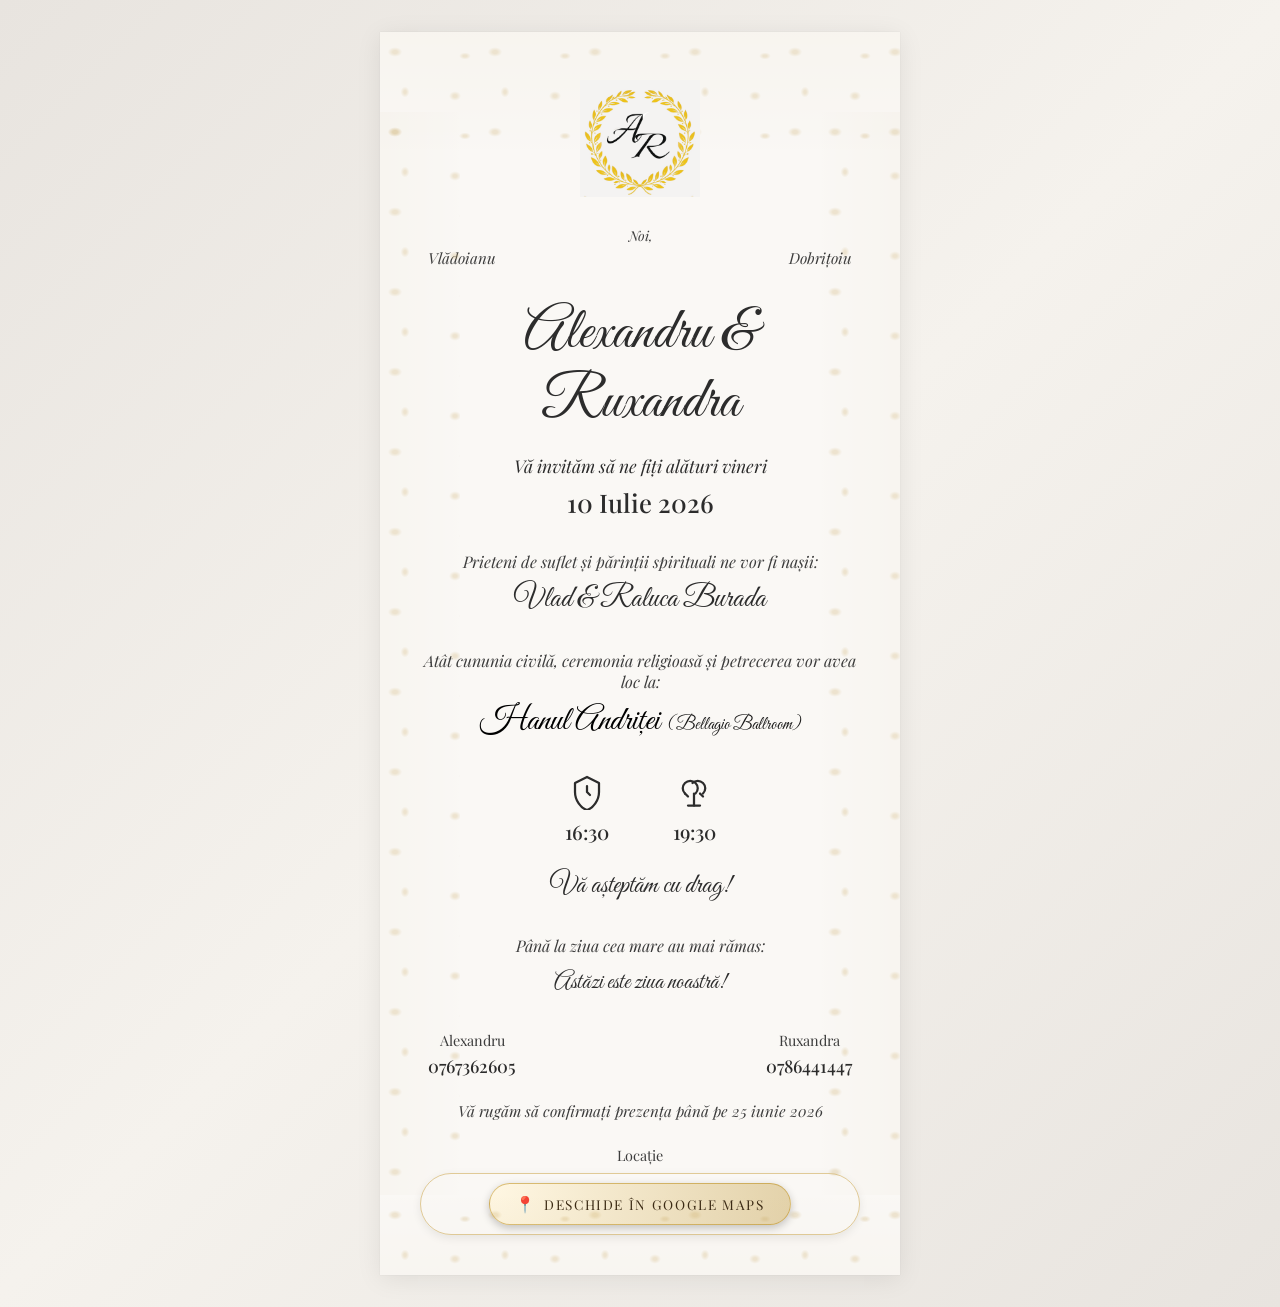
==== index.html @ e1310d4e "comm" ====
<!DOCTYPE html>
<html lang="ro">
<head>
    <meta charset="UTF-8">
    <meta name="viewport" content="width=device-width, initial-scale=1.0">
    <title>Alexandru & Ruxandra - Invitație la Nuntă</title>
    <link rel="preconnect" href="https://fonts.googleapis.com">
    <link rel="preconnect" href="https://fonts.gstatic.com" crossorigin>
    <link href="https://fonts.googleapis.com/css2?family=Great+Vibes&family=Cormorant+Garamond:ital,wght@0,400;0,500;0,600;1,400&family=Playfair+Display:wght@400;500&display=swap" rel="stylesheet">
    <link rel="stylesheet" href="invitatie-nunta.css">
</head>
<body>
    <div class="invitation">
        <!-- Decorative vine pattern -->
        <div class="vine-pattern vine-top"></div>
        <div class="vine-pattern vine-left"></div>
        <div class="vine-pattern vine-right"></div>
        <div class="vine-pattern vine-bottom"></div>

        <!-- Monogram -->
        <div class="monogram">
            <img
                src="./s.png"
                alt="Monograma Alexandru &amp; Ruxandra"
                class="monogram-logo"
            />
        </div>

        <!-- Opening -->
        <p class="opening">Noi,</p>
        <div class="family-names">
            <span class="family-left">Vlădoianu</span>
            <span class="family-right">Dobrițoiu</span>
        </div>

        <!-- Main couple names -->
        <h1 class="couple-names">Alexandru & Ruxandra</h1>

        <!-- Invitation phrase -->
        <p class="invitation-phrase">Vă invităm să ne fiți alături vineri</p>
        <p class="date">10 Iulie 2026</p>

        <!-- Godparents -->
        <p class="godparents-intro">Prieteni de suflet și părinții spirituali ne vor fi nașii:</p>
        <p class="godparents-names">Vlad & Raluca Burada</p>

        <!-- Venue -->
        <p class="venue-intro">Atât cununia civilă, ceremonia religioasă și petrecerea vor avea loc la:</p>
        <p class="venue-name">
            <a href="https://www.google.com/maps/search/?api=1&query=44.316214699999996,23.8658115" target="_blank" rel="noopener">
                Hanul Andriței <span class="venue-room">(Bellagio Ballroom)</span>
            </a>
        </p>

        <!-- Event times -->
        <div class="event-times">
            <div class="event-item">
                <svg class="event-icon" viewBox="0 0 24 24" fill="none" stroke="currentColor" stroke-width="1.5" stroke-linecap="round" stroke-linejoin="round">
                    <path d="M12 2L4 6v6c0 5.55 3.84 10.74 8 12 4.16-1.26 8-6.45 8-12V6l-8-4z"/>
                    <path d="M12 8v4l2 2"/>
                </svg>
                <span class="event-time">16:30</span>
            </div>
            <div class="event-item">
                <svg class="event-icon" viewBox="0 0 24 24" fill="none" stroke="currentColor" stroke-width="1.5" stroke-linecap="round" stroke-linejoin="round">
                    <path d="M8 21h8"/>
                    <path d="M12 21v-8"/>
                    <path d="M6 13c-2-2-2-5 0-7 2-2 5-2 7 0 2 2 2 5 0 7"/>
                    <path d="M18 13c2-2 2-5 0-7-2-2-5-2-7 0"/>
                    <path d="M6 13l2 2"/>
                    <path d="M16 13l2 2"/>
                </svg>
                <span class="event-time">19:30</span>
            </div>
        </div>

        <p class="closing">Vă așteptăm cu drag!</p>

        <!-- Countdown -->
        <section class="countdown-section">
            <p class="countdown-title">Până la ziua cea mare au mai rămas:</p>
            <div class="countdown-timer" id="countdown">
                <div class="countdown-part">
                    <span class="countdown-number" id="days">0</span>
                    <span class="countdown-label">zile</span>
                </div>
                <div class="countdown-part">
                    <span class="countdown-number" id="hours">0</span>
                    <span class="countdown-label">ore</span>
                </div>
                <div class="countdown-part">
                    <span class="countdown-number" id="minutes">0</span>
                    <span class="countdown-label">minute</span>
                </div>
                <div class="countdown-part">
                    <span class="countdown-number" id="seconds">0</span>
                    <span class="countdown-label">secunde</span>
                </div>
            </div>
        </section>

        <!-- Contact -->
        <div class="contact">
            <div class="contact-left">
                <span class="contact-name">Alexandru</span>
                <a href="tel:0767362605" class="contact-phone">0767362605</a>
            </div>
            <div class="contact-right">
                <span class="contact-name">Ruxandra</span>
                <a href="tel:0786441447" class="contact-phone">0786441447</a>
            </div>
        </div>

        <p class="rsvp">Vă rugăm să confirmați prezența până pe 25 iunie 2026</p>

        <!-- Google Map -->
        <section class="map-section">
            <p class="map-title">Locație</p>
            <div class="map-wrapper">
                <a class="map-link-button" href="https://www.google.com/maps/search/?api=1&query=44.316214699999996,23.8658115" target="_blank" rel="noopener">
                    <span class="map-icon">📍</span>
                    <span class="map-text">Deschide în Google Maps</span>
                </a>
            </div>
        </section>
    </div>

    <script>
        (function () {
            // 10 July 2026, 16:30 local time
            var eventDate = new Date(2026, 6, 10, 16, 30, 0).getTime();

            function updateCountdown() {
                var now = new Date().getTime();
                var distance = eventDate - now;

                if (distance <= 0) {
                    document.getElementById('countdown').innerHTML = '<span class="countdown-finished">Astăzi este ziua noastră!</span>';
                    return;
                }

                var days = Math.floor(distance / (1000 * 60 * 60 * 24));
                var hours = Math.floor((distance % (1000 * 60 * 60 * 24)) / (1000 * 60 * 60));
                var minutes = Math.floor((distance % (1000 * 60 * 60)) / (1000 * 60));
                var seconds = Math.floor((distance % (1000 * 60)) / 1000);

                document.getElementById('days').textContent = days;
                document.getElementById('hours').textContent = hours;
                document.getElementById('minutes').textContent = minutes;
                document.getElementById('seconds').textContent = seconds;
            }

            updateCountdown();
            setInterval(updateCountdown, 1000);
        })();
    </script>
</body>
</html>
---- invitatie-nunta.css ----
* {
    margin: 0;
    padding: 0;
    box-sizing: border-box;
}

body {
    min-height: 100vh;
    display: flex;
    justify-content: center;
    align-items: center;
    background: linear-gradient(135deg, #e8e4df 0%, #f5f2ed 50%, #e8e4df 100%);
    font-family: 'Playfair Display', 'Cormorant Garamond', 'Georgia', serif;
    color: #2c2c2c;
    padding: 2rem;
}

.invitation {
    position: relative;
    max-width: 520px;
    width: 100%;
    background: #faf8f5;
    padding: 3rem 2.5rem 2.5rem;
    box-shadow: 0 4px 24px rgba(0, 0, 0, 0.08), 0 0 1px rgba(0, 0, 0, 0.1);
    overflow: hidden;
}

/* Vine decorative pattern */
.vine-pattern {
    position: absolute;
    opacity: 0.25;
    pointer-events: none;
}

.vine-pattern::before {
    content: '';
    display: block;
    width: 100%;
    height: 100%;
    background-image: 
        radial-gradient(ellipse 12px 8px at 15% 25%, #c9a962 20%, transparent 60%),
        radial-gradient(ellipse 10px 6px at 85% 30%, #c9a962 18%, transparent 58%),
        radial-gradient(ellipse 8px 10px at 25% 75%, #c9a962 15%, transparent 55%),
        radial-gradient(ellipse 10px 8px at 75% 80%, #c9a962 18%, transparent 60%);
    background-size: 100px 80px;
    background-repeat: repeat;
}

.vine-top {
    top: 0;
    left: 0;
    right: 0;
    height: 120px;
    background: linear-gradient(to bottom, rgba(201, 169, 98, 0.15) 0%, transparent 100%);
}

.vine-left {
    top: 80px;
    left: 0;
    width: 80px;
    bottom: 80px;
    background: linear-gradient(to right, rgba(201, 169, 98, 0.12) 0%, transparent 100%);
}

.vine-right {
    top: 80px;
    right: 0;
    width: 80px;
    bottom: 80px;
    background: linear-gradient(to left, rgba(201, 169, 98, 0.12) 0%, transparent 100%);
}

.vine-bottom {
    bottom: 0;
    left: 0;
    right: 0;
    height: 80px;
    background: linear-gradient(to top, rgba(201, 169, 98, 0.1) 0%, transparent 100%);
}

/* Monogram */
.monogram {
    position: relative;
    display: flex;
    justify-content: center;
    align-items: center;
    margin-bottom: 1.8rem;
}

.monogram-logo {
    width: 120px;
    height: auto;
    display: block;
}

/* Opening */
.opening {
    text-align: center;
    font-size: 0.85rem;
    font-style: italic;
    margin-bottom: 0.25rem;
    color: #3d3d3d;
}

.family-names {
    display: flex;
    justify-content: space-between;
    margin-bottom: 2rem;
    padding: 0 0.5rem;
}

.family-left {
    font-size: 0.95rem;
    font-style: italic;
    color: #3d3d3d;
}

.family-right {
    font-size: 0.95rem;
    font-style: italic;
    color: #3d3d3d;
}

/* Couple names */
.couple-names {
    font-family: 'Great Vibes', cursive;
    font-size: 3.6rem;
    font-weight: 400;
    text-align: center;
    margin-bottom: 1rem;
    color: #2c2c2c;
    line-height: 1.2;
}

/* Invitation phrase */
.invitation-phrase {
    font-family: 'Playfair Display', 'Cormorant Garamond', serif;
    font-style: italic;
    font-size: 1.1rem;
    text-align: center;
    margin-bottom: 0.5rem;
    color: #2c2c2c;
}

.date {
    text-align: center;
    font-size: 1.6rem;
    font-weight: 500;
    margin-bottom: 2rem;
    color: #2c2c2c;
}

/* Godparents */
.godparents-intro {
    font-family: 'Playfair Display', 'Cormorant Garamond', serif;
    font-style: italic;
    font-size: 1rem;
    text-align: center;
    margin-bottom: 0.5rem;
    color: #3d3d3d;
}

.godparents-names {
    font-family: 'Great Vibes', cursive;
    font-size: 1.9rem;
    text-align: center;
    margin-bottom: 2rem;
    color: #2c2c2c;
}

/* Venue */
.venue-intro {
    font-family: 'Playfair Display', 'Cormorant Garamond', serif;
    font-style: italic;
    font-size: 1rem;
    text-align: center;
    margin-bottom: 0.5rem;
    color: #3d3d3d;
}

.venue-name {
    font-family: 'Great Vibes', cursive;
    font-size: 2.1rem;
    text-align: center;
    margin-bottom: 2rem;
    color: #2c2c2c;
}

.venue-name a {
    color: #000000;
    text-decoration: none;
}

.venue-room {
    font-size: 1.1rem;
    opacity: 0.9;
}

/* Event times */
.event-times {
    display: flex;
    justify-content: center;
    gap: 4rem;
    margin-bottom: 1.5rem;
}

.event-item {
    display: flex;
    flex-direction: column;
    align-items: center;
    gap: 0.5rem;
}

.event-icon {
    width: 36px;
    height: 36px;
    color: #2c2c2c;
}

.event-time {
    font-size: 1.25rem;
    font-weight: 500;
    color: #2c2c2c;
}

/* Closing */
.closing {
    font-family: 'Great Vibes', cursive;
    font-size: 1.7rem;
    text-align: center;
    margin-bottom: 2rem;
    color: #2c2c2c;
}

/* Countdown */
.countdown-section {
    margin-bottom: 2rem;
    text-align: center;
}

.countdown-title {
    font-family: 'Playfair Display', 'Cormorant Garamond', serif;
    font-style: italic;
    font-size: 1rem;
    margin-bottom: 0.75rem;
    color: #3d3d3d;
}

.countdown-timer {
    display: flex;
    justify-content: center;
    gap: 1.25rem;
}

.countdown-part {
    min-width: 60px;
    padding: 0.5rem 0.75rem;
    border-radius: 999px;
    border: 1px solid rgba(184, 134, 11, 0.35);
    background: rgba(250, 248, 245, 0.9);
    box-shadow: 0 2px 6px rgba(0, 0, 0, 0.04);
}

.countdown-number {
    display: block;
    font-family: 'Playfair Display', Georgia, serif;
    font-size: 1.1rem;
    font-weight: 600;
}

.countdown-label {
    display: block;
    font-size: 0.7rem;
    text-transform: uppercase;
    letter-spacing: 0.08em;
    color: #666;
}

.countdown-finished {
    font-family: 'Great Vibes', cursive;
    font-size: 1.5rem;
    color: #2c2c2c;
}

/* Contact */
.contact {
    display: flex;
    justify-content: space-between;
    padding: 0 0.5rem;
    margin-bottom: 1.5rem;
}

.contact-left,
.contact-right {
    display: flex;
    flex-direction: column;
    align-items: center;
    gap: 0.25rem;
}

.contact-name {
    font-size: 0.9rem;
    color: #3d3d3d;
}

.contact-phone {
    font-family: 'Playfair Display', Georgia, serif;
    font-size: 1.1rem;
    font-weight: 500;
    color: #2c2c2c;
    text-decoration: none;
    transition: color 0.2s;
}

.contact-phone:hover {
    color: #b8860b;
}

/* RSVP */
.rsvp {
    font-family: 'Playfair Display', 'Cormorant Garamond', serif;
    font-style: italic;
    font-size: 0.95rem;
    text-align: center;
    color: #3d3d3d;
}

/* Map */
.map-section {
    margin-top: 1.5rem;
}

.map-title {
    font-size: 0.9rem;
    text-align: center;
    margin-bottom: 0.5rem;
    color: #3d3d3d;
}

.map-wrapper {
    border-radius: 999px;
    border: 1px solid rgba(184, 134, 11, 0.4);
    box-shadow: 0 3px 10px rgba(0, 0, 0, 0.08);
    padding: 0.55rem;
    display: flex;
    justify-content: center;
    align-items: center;
}

.map-link-button {
    display: inline-flex;
    align-items: center;
    gap: 0.5rem;
    padding: 0.6rem 1.6rem;
    border-radius: 999px;
    background: radial-gradient(circle at 0% 0%, #fff7e3, #e3d2aa);
    color: #3b2a14;
    font-size: 0.85rem;
    text-decoration: none;
    letter-spacing: 0.05em;
    text-transform: uppercase;
    border: 1px solid rgba(184, 134, 11, 0.5);
    box-shadow: 0 3px 8px rgba(0, 0, 0, 0.22);
    transition: transform 0.15s ease, box-shadow 0.15s ease, background 0.15s ease, border-color 0.15s ease;
}

.map-link-button:hover {
    transform: translateY(-1px) scale(1.01);
    box-shadow: 0 5px 14px rgba(0, 0, 0, 0.28);
    background: radial-gradient(circle at 0% 0%, #fff3d6, #d6c499);
    border-color: rgba(184, 134, 11, 0.8);
}

.map-icon {
    font-size: 1rem;
}

.map-text {
    letter-spacing: 0.12em;
}


/* Print styles */
@media print {
    body {
        background: white;
        padding: 0;
    }
    
    .invitation {
        box-shadow: none;
        max-width: 100%;
    }
}
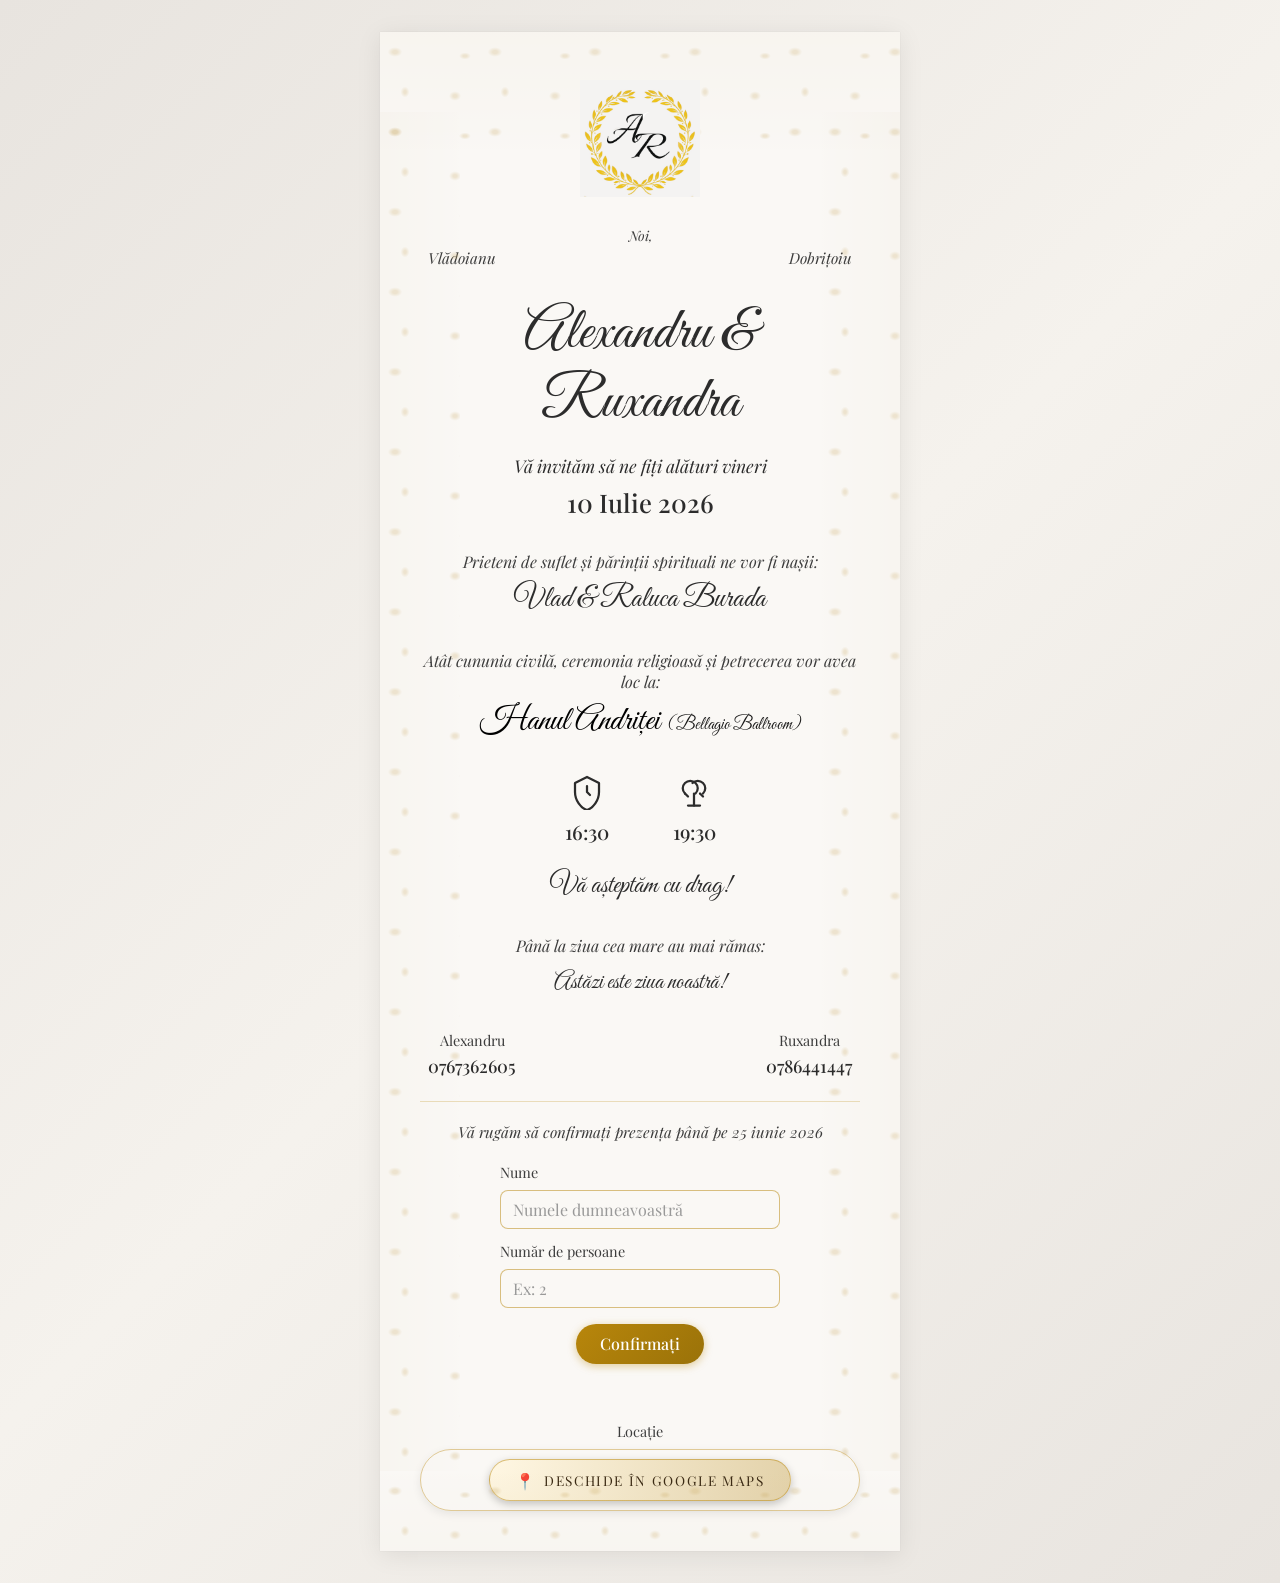
==== commit 74940222: "confirm" ====
--- a/index.html
+++ b/index.html
@@ -10,6 +10,11 @@
     <link rel="stylesheet" href="invitatie-nunta.css">
 </head>
 <body>
+    <!-- Loading overlay for RSVP -->
+    <div id="loadingOverlay" class="loading-overlay" aria-hidden="true">
+        <div class="loading-spinner"></div>
+    </div>
+
     <div class="invitation">
         <!-- Decorative vine pattern -->
         <div class="vine-pattern vine-top"></div>
@@ -111,7 +116,18 @@
             </div>
         </div>
 
-        <p class="rsvp">Vă rugăm să confirmați prezența până pe 25 iunie 2026</p>
+        <!-- Confirmation (RSVP) -->
+        <section class="confirmation-section">
+            <p class="confirmation-intro">Vă rugăm să confirmați prezența până pe 25 iunie 2026</p>
+            <div class="confirmation-form">
+                <label class="confirmation-label" for="rsvp-name">Nume</label>
+                <input id="rsvp-name" class="confirmation-input" type="text" placeholder="Numele dumneavoastră" />
+                <label class="confirmation-label" for="rsvp-number">Număr de persoane</label>
+                <input id="rsvp-number" class="confirmation-input" type="number" min="1" max="20" placeholder="Ex: 2" />
+                <button type="button" class="confirmation-button" onclick="submitRSVP()">Confirmați</button>
+            </div>
+            <p id="rsvp-status" class="confirmation-status"></p>
+        </section>
 
         <!-- Google Map -->
         <section class="map-section">
@@ -153,6 +169,87 @@
             updateCountdown();
             setInterval(updateCountdown, 1000);
         })();
+
+        // ----- RSVP: Google Apps Script URLs (replace with your own when ready) -----
+        var APPS_SCRIPT_URL_GET = "https://script.google.com/macros/s/AKfycbxBndQk8exCBMT4n-CzjFxAOu-g3ZmTCb4D6Yw1e1roGt2sXr19pbkMNdyYmna6EKCp/exec";
+        var APPS_SCRIPT_URL_SUBMIT = "https://script.google.com/macros/s/AKfycbyX5Ddkw3mBBXmRHm1zFd0LXJ0FIyJKxPe1wq4ix2cN2b4zo-CbMyeppdClg7KCnTQn/exec";
+
+        var rsvpStatusEl = document.getElementById('rsvp-status');
+        var rsvpNameInput = document.getElementById('rsvp-name');
+        var rsvpNumberInput = document.getElementById('rsvp-number');
+        var loadingOverlay = document.getElementById('loadingOverlay');
+        var userIp = "";
+
+        function showLoading() {
+            if (loadingOverlay) loadingOverlay.style.display = 'flex';
+        }
+        function hideLoading() {
+            if (loadingOverlay) loadingOverlay.style.display = 'none';
+        }
+
+        showLoading();
+        fetch("https://api.ipify.org?format=json")
+            .then(function(res) { return res.json(); })
+            .then(function(data) {
+                userIp = data.ip || "";
+                if (userIp) checkExistingRSVP(userIp);
+                else hideLoading();
+            })
+            .catch(function() { hideLoading(); });
+
+        function checkExistingRSVP(ip) {
+            var stored = localStorage.getItem('rsvp_ip');
+            if (stored) ip = stored;
+            var url = APPS_SCRIPT_URL_GET + "?ip=" + encodeURIComponent(ip);
+            fetch(url)
+                .then(function(res) { return res.json(); })
+                .then(function(data) {
+                    if (data.success && data.rows && data.rows.length > 0) {
+                        var row = data.rows[0];
+                        if (rsvpNameInput) rsvpNameInput.value = row.name || "";
+                        if (rsvpNumberInput) rsvpNumberInput.value = row.number || "";
+                    }
+                })
+                .catch(function() {})
+                .finally(hideLoading);
+        }
+
+        function submitRSVP() {
+            var nameVal = (rsvpNameInput && rsvpNameInput.value) ? rsvpNameInput.value.trim() : "";
+            var numberVal = (rsvpNumberInput && rsvpNumberInput.value) ? String(rsvpNumberInput.value).trim() : "";
+
+            if (!nameVal) {
+                if (rsvpStatusEl) rsvpStatusEl.textContent = "Vă rugăm să completați numele pentru confirmare.";
+                return;
+            }
+            if (!numberVal) {
+                if (rsvpStatusEl) rsvpStatusEl.textContent = "Vă rugăm să completați numărul de persoane.";
+                return;
+            }
+            if (!userIp) {
+                if (rsvpStatusEl) rsvpStatusEl.textContent = "Nu am putut detecta adresa. Reîncercați.";
+                return;
+            }
+
+            var url = APPS_SCRIPT_URL_SUBMIT + "?ip=" + encodeURIComponent(userIp) + "&name=" + encodeURIComponent(nameVal) + "&number=" + encodeURIComponent(numberVal);
+            if (rsvpStatusEl) rsvpStatusEl.textContent = "";
+            showLoading();
+            fetch(url)
+                .then(function(res) { return res.json(); })
+                .then(function(data) {
+                    if (data.success) {
+                        localStorage.setItem('rsvp_ip', userIp);
+                        var plural = numberVal === "1" ? "ă" : "e";
+                        if (rsvpStatusEl) rsvpStatusEl.textContent = "Mulțumim, " + nameVal + "! Confirmare înregistrată cu " + numberVal + " persoan" + plural + ".";
+                    } else {
+                        if (rsvpStatusEl) rsvpStatusEl.textContent = "Eroare: " + (data.error || "nu s-a putut salva.");
+                    }
+                })
+                .catch(function(err) {
+                    if (rsvpStatusEl) rsvpStatusEl.textContent = "A apărut o eroare la trimitere: " + (err.message || "reîncercați.");
+                })
+                .finally(hideLoading);
+        }
     </script>
 </body>
 </html>
--- a/invitatie-nunta.css
+++ b/invitatie-nunta.css
@@ -316,13 +316,114 @@
     color: #b8860b;
 }
 
-/* RSVP */
-.rsvp {
+/* Loading overlay */
+.loading-overlay {
+    display: none;
+    position: fixed;
+    top: 0;
+    left: 0;
+    width: 100%;
+    height: 100%;
+    background: rgba(250, 248, 245, 0.85);
+    align-items: center;
+    justify-content: center;
+    z-index: 9999;
+}
+
+.loading-spinner {
+    width: 48px;
+    height: 48px;
+    border: 4px solid rgba(201, 169, 98, 0.3);
+    border-top-color: #b8860b;
+    border-radius: 50%;
+    animation: spin 0.8s linear infinite;
+}
+
+@keyframes spin {
+    to { transform: rotate(360deg); }
+}
+
+/* Confirmation (RSVP) section */
+.confirmation-section {
+    margin-top: 1.5rem;
+    padding-top: 1.25rem;
+    border-top: 1px solid rgba(184, 134, 11, 0.25);
+    text-align: center;
+}
+
+.confirmation-intro {
     font-family: 'Playfair Display', 'Cormorant Garamond', serif;
     font-style: italic;
     font-size: 0.95rem;
-    text-align: center;
-    color: #3d3d3d;
+    color: #3d3d3d;
+    margin-bottom: 1rem;
+}
+
+.confirmation-form {
+    display: flex;
+    flex-direction: column;
+    align-items: center;
+    gap: 0.5rem;
+    max-width: 280px;
+    margin: 0 auto 0.75rem;
+}
+
+.confirmation-label {
+    font-size: 0.9rem;
+    color: #3d3d3d;
+    align-self: flex-start;
+    margin-top: 0.25rem;
+}
+
+.confirmation-input {
+    width: 100%;
+    font-family: 'Playfair Display', 'Cormorant Garamond', Georgia, serif;
+    font-size: 1rem;
+    color: #2c2c2c;
+    background: #faf8f5;
+    border: 1px solid rgba(184, 134, 11, 0.5);
+    border-radius: 8px;
+    padding: 0.5rem 0.75rem;
+    box-sizing: border-box;
+}
+
+.confirmation-input::placeholder {
+    color: #999;
+}
+
+.confirmation-input:focus {
+    outline: none;
+    border-color: #b8860b;
+    box-shadow: 0 0 0 2px rgba(184, 134, 11, 0.2);
+}
+
+.confirmation-button {
+    margin-top: 0.5rem;
+    padding: 0.6rem 1.5rem;
+    font-family: 'Playfair Display', 'Cormorant Garamond', serif;
+    font-size: 1rem;
+    font-weight: 500;
+    color: #fff;
+    background: linear-gradient(135deg, #b8860b, #9a7209);
+    border: none;
+    border-radius: 999px;
+    cursor: pointer;
+    box-shadow: 0 2px 8px rgba(184, 134, 11, 0.4);
+    transition: transform 0.15s ease, box-shadow 0.15s ease, background 0.15s ease;
+}
+
+.confirmation-button:hover {
+    transform: translateY(-1px);
+    box-shadow: 0 4px 12px rgba(184, 134, 11, 0.45);
+    background: linear-gradient(135deg, #9a7209, #7d5e07);
+}
+
+.confirmation-status {
+    font-family: 'Playfair Display', 'Cormorant Garamond', serif;
+    font-size: 0.95rem;
+    font-style: italic;
+    color: #3d3d3d;
+    min-height: 1.4em;
 }
 
 /* Map */
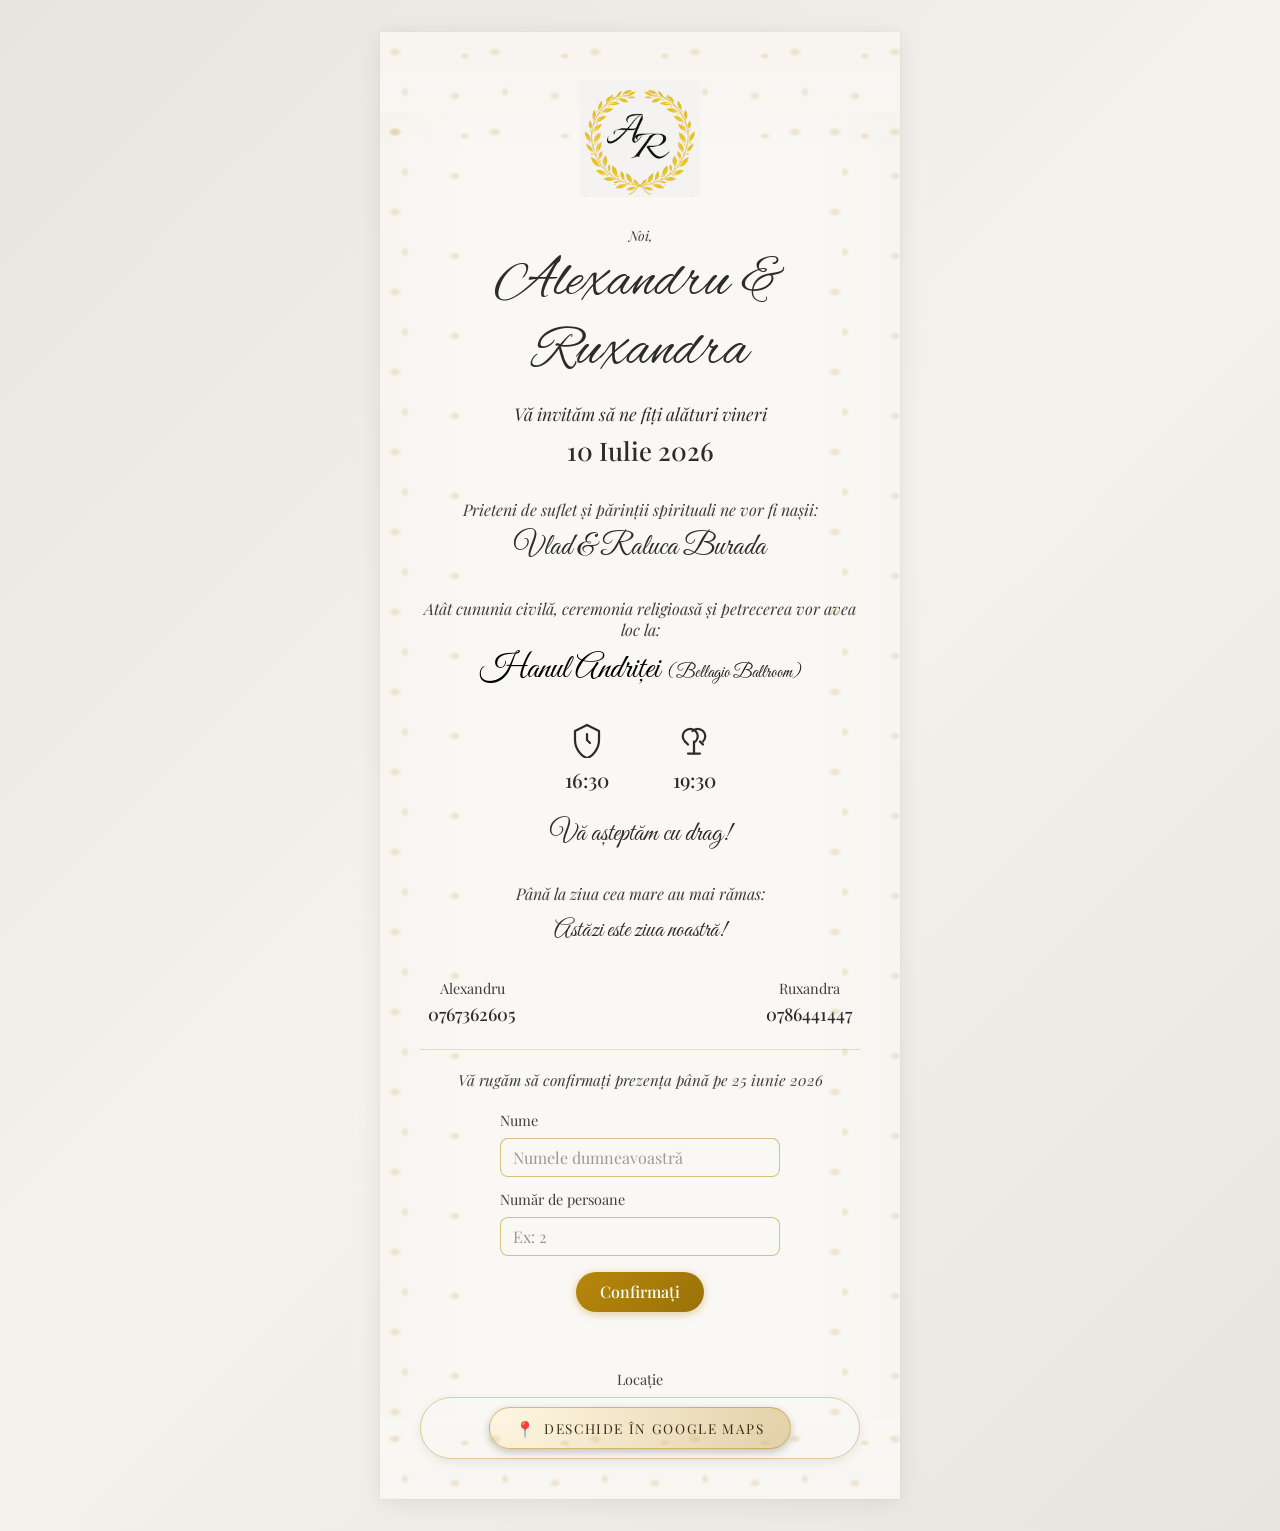
==== commit 12fbcd97: "comm" ====
--- a/index.html
+++ b/index.html
@@ -8,6 +8,9 @@
     <link rel="preconnect" href="https://fonts.gstatic.com" crossorigin>
     <link href="https://fonts.googleapis.com/css2?family=Great+Vibes&family=Cormorant+Garamond:ital,wght@0,400;0,500;0,600;1,400&family=Playfair+Display:wght@400;500&display=swap" rel="stylesheet">
     <link rel="stylesheet" href="invitatie-nunta.css">
+    <link rel="preconnect" href="https://fonts.googleapis.com">
+<link rel="preconnect" href="https://fonts.gstatic.com" crossorigin>
+<link href="https://fonts.googleapis.com/css2?family=Allura&family=Alex+Brush&family=Pinyon+Script&family=Parisienne&family=Tangerine:wght@400;700&display=swap" rel="stylesheet">
 </head>
 <body>
     <!-- Loading overlay for RSVP -->
@@ -33,10 +36,6 @@
 
         <!-- Opening -->
         <p class="opening">Noi,</p>
-        <div class="family-names">
-            <span class="family-left">Vlădoianu</span>
-            <span class="family-right">Dobrițoiu</span>
-        </div>
 
         <!-- Main couple names -->
         <h1 class="couple-names">Alexandru & Ruxandra</h1>
--- a/invitatie-nunta.css
+++ b/invitatie-nunta.css
@@ -123,7 +123,7 @@
 
 /* Couple names */
 .couple-names {
-    font-family: 'Great Vibes', cursive;
+    font-family: 'Alex Brush', cursive;
     font-size: 3.6rem;
     font-weight: 400;
     text-align: center;
